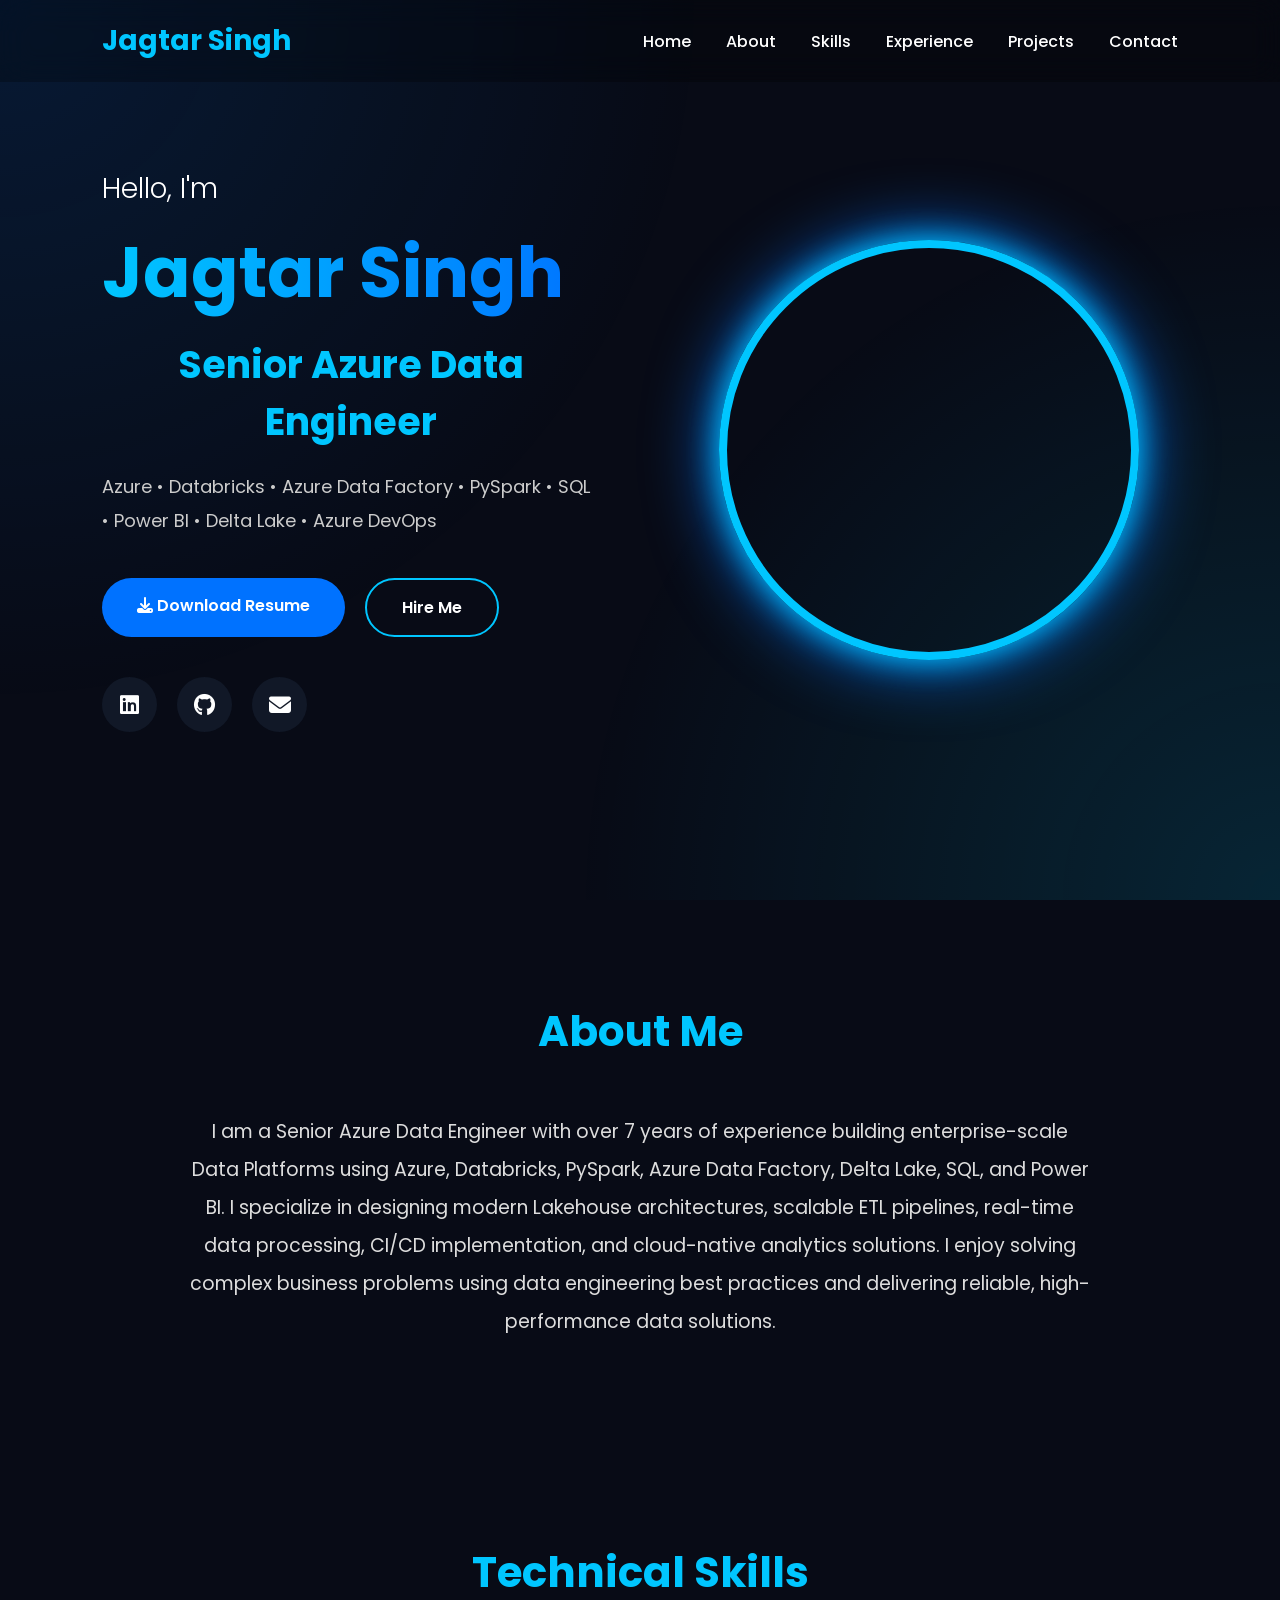
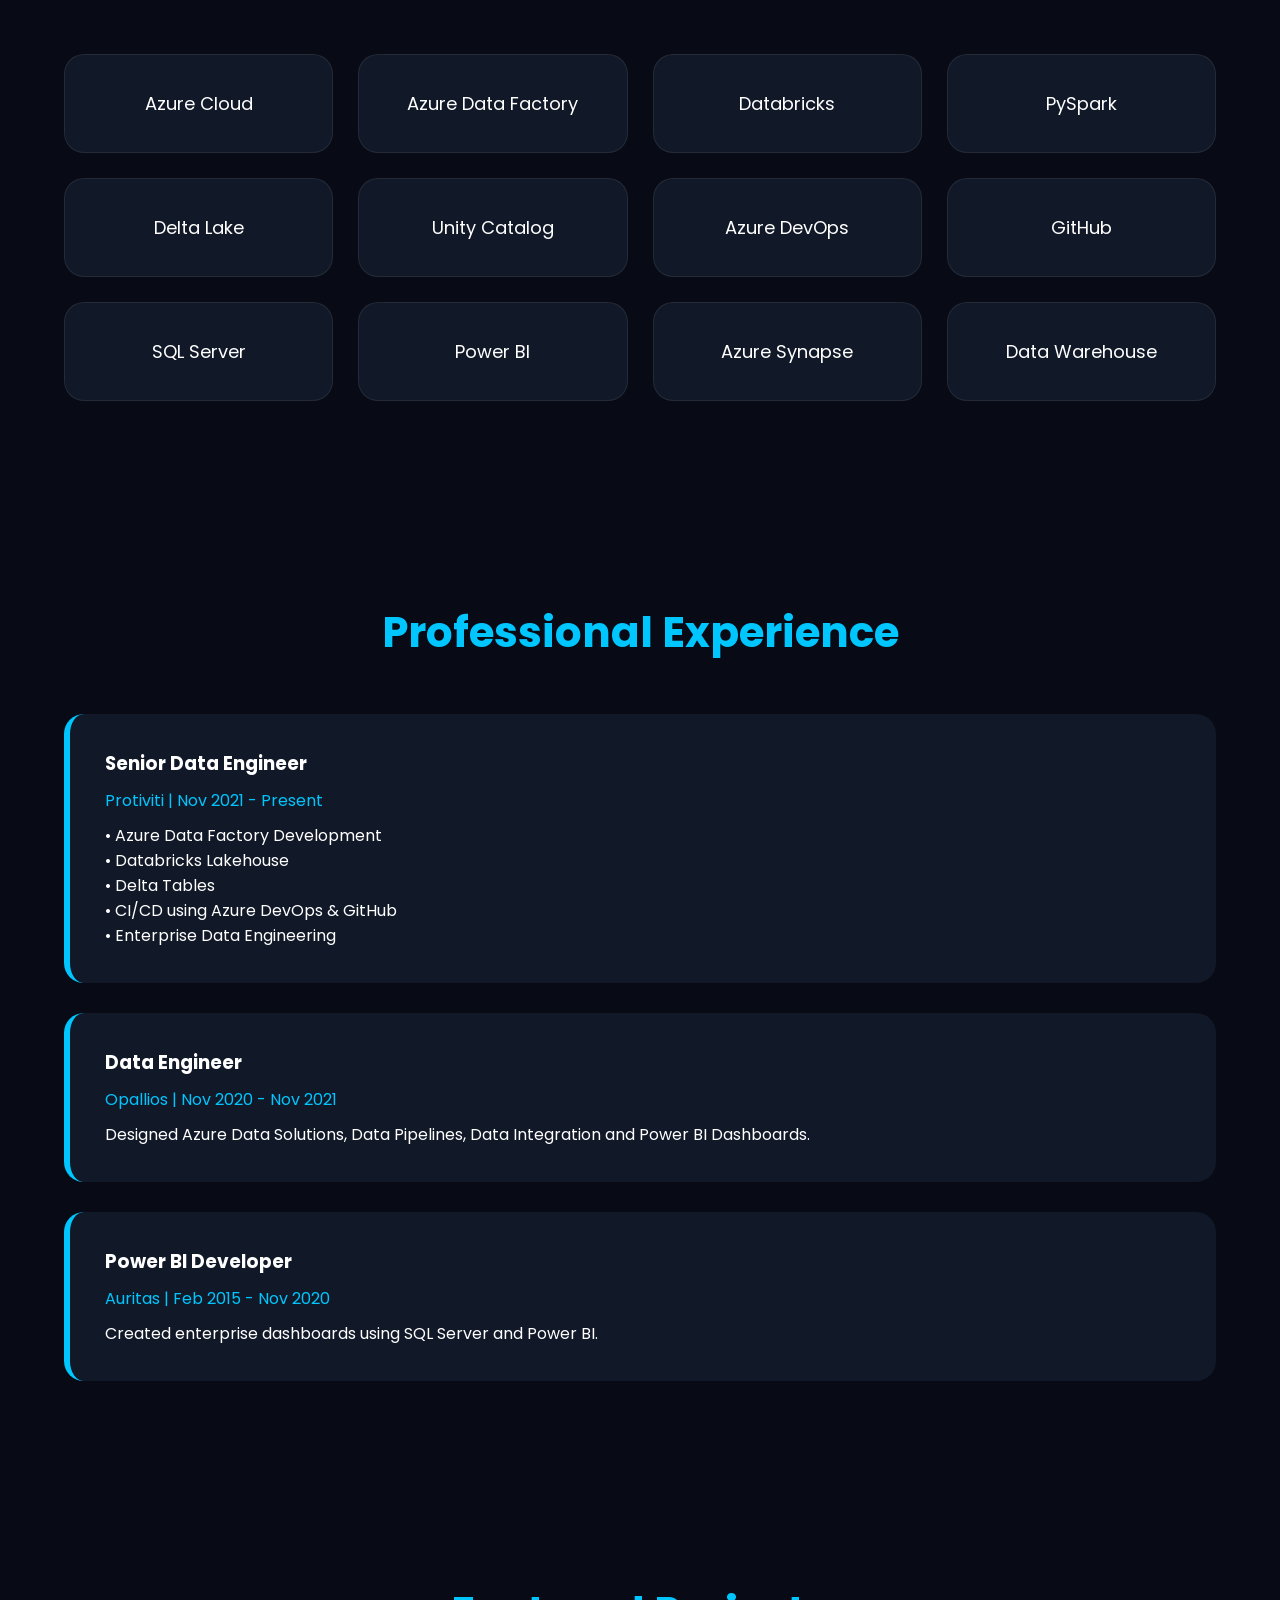
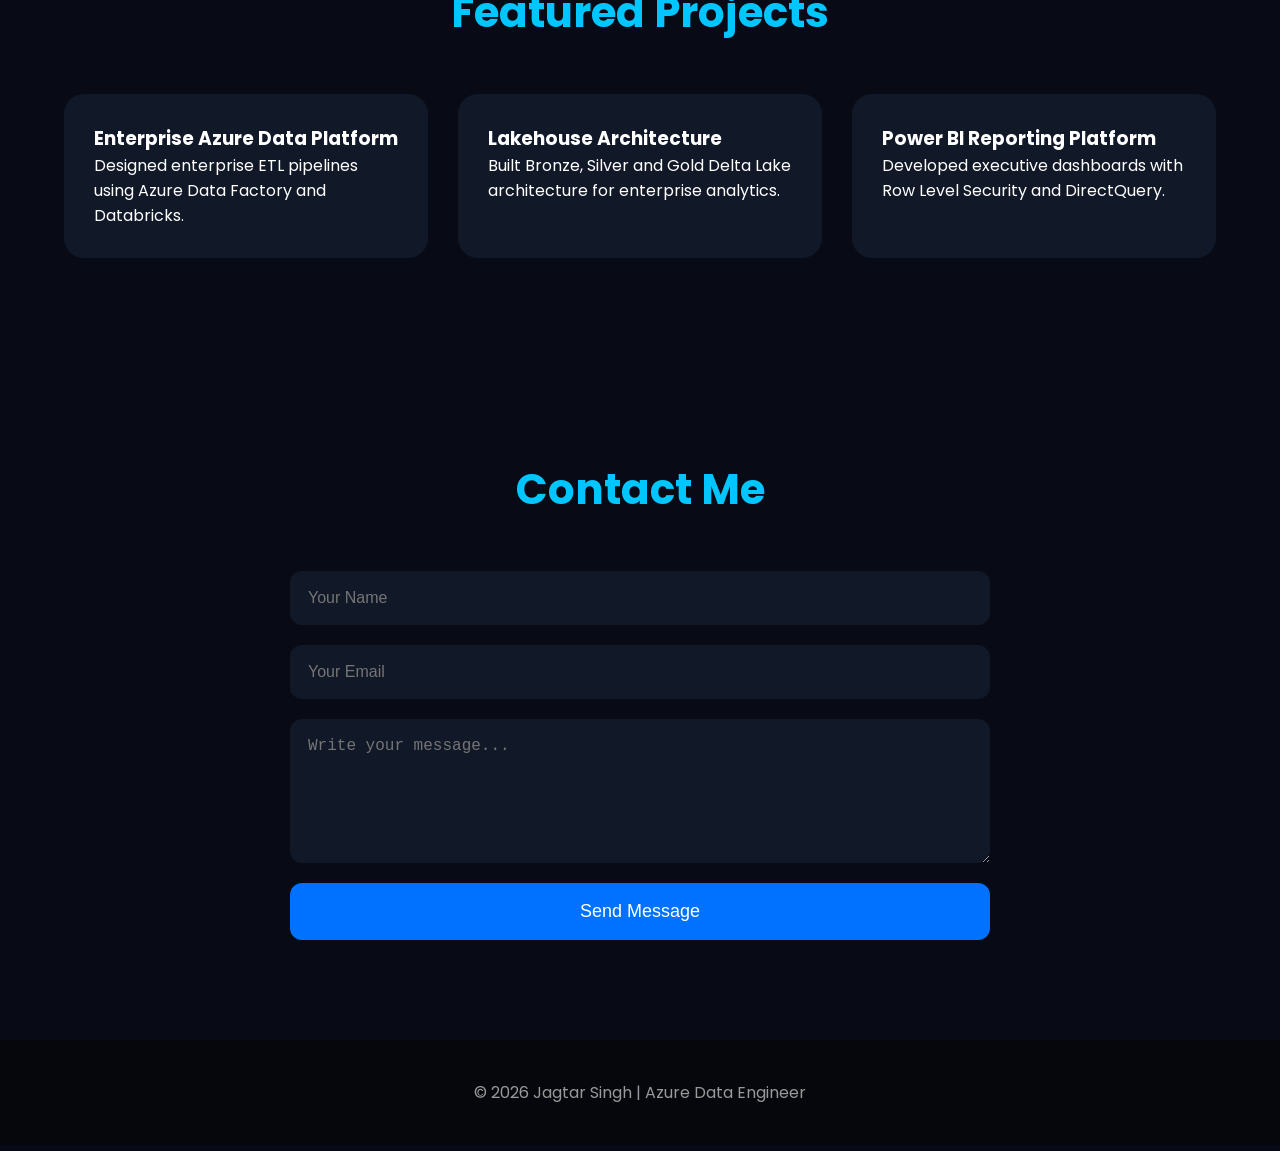
==== Portfolio/Index.html @ 8e21ffee "Add files via upload" ====
<!DOCTYPE html>
<html lang="en">
<head>

<meta charset="UTF-8">
<meta name="viewport" content="width=device-width, initial-scale=1.0">

<title>Jagtar Singh | Senior Azure Data Engineer</title>

<meta name="description" content="Jagtar Singh - Senior Azure Data Engineer | Databricks | Azure Data Factory | PySpark | Power BI">

<link rel="preconnect" href="https://fonts.googleapis.com">
<link rel="preconnect" href="https://fonts.gstatic.com" crossorigin>

<link href="https://fonts.googleapis.com/css2?family=Poppins:wght@300;400;500;600;700;800&display=swap" rel="stylesheet">

<link href="https://cdnjs.cloudflare.com/ajax/libs/font-awesome/6.6.0/css/all.min.css" rel="stylesheet">

<link rel="stylesheet" href="style.css">

</head>

<body>

<header>

<div class="logo">
Jagtar Singh
</div>

<nav>

<a href="#home">Home</a>
<a href="#about">About</a>
<a href="#skills">Skills</a>
<a href="#experience">Experience</a>
<a href="#projects">Projects</a>
<a href="#contact">Contact</a>

</nav>

</header>

<section id="home" class="hero">

<div class="hero-left">

<h3>Hello, I'm</h3>

<h1>Jagtar Singh</h1>

<h2>Senior Azure Data Engineer</h2>

<p>

Azure • Databricks • Azure Data Factory • PySpark • SQL • Power BI • Delta Lake • Azure DevOps

</p>

<div class="buttons">

<a href="assets/Jagtar_Singh_Resume.pdf" download class="btn">

<i class="fa-solid fa-download"></i>

Download Resume

</a>

<a href="#contact" class="btn btn-outline">

Hire Me

</a>

</div>

<div class="social">

<a href="#"><i class="fab fa-linkedin"></i></a>

<a href="#"><i class="fab fa-github"></i></a>

<a href="mailto:luckycider.singh@gmail.com">

<i class="fas fa-envelope"></i>

</a>

</div>

</div>

<div class="hero-right">

<img src="assets/profile.jpg" alt="Jagtar Singh">

</div>

</section>

<section id="about">

<div class="container">

<h2>About Me</h2>

<p>

I am a Senior Azure Data Engineer with over 7 years of experience building enterprise-scale Data Platforms using Azure, Databricks, PySpark, Azure Data Factory, Delta Lake, SQL, and Power BI.

I specialize in designing modern Lakehouse architectures, scalable ETL pipelines, real-time data processing, CI/CD implementation, and cloud-native analytics solutions.

I enjoy solving complex business problems using data engineering best practices and delivering reliable, high-performance data solutions.

</p>

</div>

</section>

<section id="skills">

<div class="container">

<h2>Technical Skills</h2>

<div class="skills-grid">

<div class="card">Azure Cloud</div>

<div class="card">Azure Data Factory</div>

<div class="card">Databricks</div>

<div class="card">PySpark</div>

<div class="card">Delta Lake</div>

<div class="card">Unity Catalog</div>

<div class="card">Azure DevOps</div>

<div class="card">GitHub</div>

<div class="card">SQL Server</div>

<div class="card">Power BI</div>

<div class="card">Azure Synapse</div>

<div class="card">Data Warehouse</div>

</div>

</div>

</section>

<section id="experience">

<div class="container">

<h2>Professional Experience</h2>

<div class="timeline">

<div class="timeline-item">

<h3>Senior Data Engineer</h3>

<span>Protiviti | Nov 2021 - Present</span>

<p>

• Azure Data Factory Development

<br>

• Databricks Lakehouse

<br>

• Delta Tables

<br>

• CI/CD using Azure DevOps & GitHub

<br>

• Enterprise Data Engineering

</p>

</div>

<div class="timeline-item">

<h3>Data Engineer</h3>

<span>Opallios | Nov 2020 - Nov 2021</span>

<p>

Designed Azure Data Solutions, Data Pipelines, Data Integration and Power BI Dashboards.

</p>

</div>

<div class="timeline-item">

<h3>Power BI Developer</h3>

<span>Auritas | Feb 2015 - Nov 2020</span>

<p>

Created enterprise dashboards using SQL Server and Power BI.

</p>

</div>

</div>

</div>

</section>

<section id="projects">

<div class="container">

<h2>Featured Projects</h2>

<div class="projects">

<div class="project">

<h3>Enterprise Azure Data Platform</h3>

<p>

Designed enterprise ETL pipelines using Azure Data Factory and Databricks.

</p>

</div>

<div class="project">

<h3>Lakehouse Architecture</h3>

<p>

Built Bronze, Silver and Gold Delta Lake architecture for enterprise analytics.

</p>

</div>

<div class="project">

<h3>Power BI Reporting Platform</h3>

<p>

Developed executive dashboards with Row Level Security and DirectQuery.

</p>

</div>

</div>

</div>

</section>

<section id="contact">

<div class="container">

<h2>Contact Me</h2>

<form action="https://formsubmit.co/luckycider.singh@gmail.com" method="POST">

<input
type="text"
name="Name"
placeholder="Your Name"
required>

<input
type="email"
name="Email"
placeholder="Your Email"
required>

<textarea
name="Message"
placeholder="Write your message..."
rows="6"
required></textarea>

<button type="submit">

Send Message

</button>

</form>

</div>

</section>

<footer>

<p>

© 2026 Jagtar Singh | Azure Data Engineer

</p>

</footer>

<script src="script.js"></script>

</body>
</html>
---- Portfolio/style.css ----
/* ==========================
   GOOGLE FONT
========================== */

*{
    margin:0;
    padding:0;
    box-sizing:border-box;
    scroll-behavior:smooth;
}

body{

    font-family:'Poppins',sans-serif;

    background:#080b16;

    color:white;

    overflow-x:hidden;

}

/* Animated Background */

body::before{

content:'';

position:fixed;

left:0;
top:0;

width:100%;
height:100%;

background:
radial-gradient(circle at top left,#007FFF22,transparent 45%),
radial-gradient(circle at bottom right,#00D4FF22,transparent 45%);

z-index:-1;

animation:bgmove 10s infinite alternate;

}

@keyframes bgmove{

from{

transform:translateY(-20px);

}

to{

transform:translateY(20px);

}

}

/* NAVBAR */

header{

position:fixed;

top:0;

left:0;

width:100%;

padding:20px 8%;

display:flex;

justify-content:space-between;

align-items:center;

backdrop-filter:blur(15px);

background:rgba(0,0,0,.25);

z-index:999;

}

.logo{

font-size:28px;

font-weight:700;

color:#00c6ff;

}

nav{

display:flex;

gap:35px;

}

nav a{

color:white;

text-decoration:none;

transition:.3s;

font-weight:500;

}

nav a:hover{

color:#00c6ff;

}

/* HERO */

.hero{

padding:150px 8%;

display:flex;

justify-content:space-between;

align-items:center;

min-height:100vh;

gap:80px;

}

.hero-left{

flex:1;

}

.hero-left h3{

font-size:28px;

font-weight:300;

margin-bottom:10px;

}

.hero-left h1{

font-size:70px;

font-weight:700;

margin-bottom:10px;

background:linear-gradient(to right,#00c6ff,#0072ff);

-webkit-background-clip:text;

-webkit-text-fill-color:transparent;

}

.hero-left h2{

font-size:38px;

margin-bottom:20px;

}

.hero-left p{

font-size:18px;

line-height:34px;

color:#cccccc;

margin-bottom:40px;

}

.buttons{

display:flex;

gap:20px;

margin-bottom:40px;

}

.btn{

padding:15px 35px;

border-radius:40px;

text-decoration:none;

background:#0072ff;

color:white;

font-weight:600;

transition:.3s;

}

.btn:hover{

transform:translateY(-5px);

box-shadow:0 15px 35px rgba(0,114,255,.4);

}

.btn-outline{

background:transparent;

border:2px solid #00c6ff;

}

.btn-outline:hover{

background:#00c6ff;

color:black;

}

.social{

display:flex;

gap:20px;

}

.social a{

width:55px;

height:55px;

border-radius:50%;

background:#111827;

display:flex;

justify-content:center;

align-items:center;

font-size:22px;

color:white;

transition:.3s;

text-decoration:none;

}

.social a:hover{

background:#00c6ff;

transform:translateY(-5px);

}

/* IMAGE */

.hero-right{

flex:1;

display:flex;

justify-content:center;

}

.hero-right img{

width:420px;

height:420px;

border-radius:50%;

object-fit:cover;

border:8px solid #00c6ff;

box-shadow:

0 0 30px #00c6ff,

0 0 70px #0072ff;

transition:.5s;

}

.hero-right img:hover{

transform:scale(1.05);

}

/* CONTAINER */

.container{

width:90%;

max-width:1200px;

margin:auto;

padding:100px 0;

}

/* HEADINGS */

section h2{

font-size:42px;

margin-bottom:50px;

text-align:center;

color:#00c6ff;

}

/* ABOUT */

#about p{

font-size:19px;

line-height:38px;

color:#ddd;

text-align:center;

max-width:900px;

margin:auto;

}

/* SKILLS */

.skills-grid{

display:grid;

grid-template-columns:repeat(auto-fit,minmax(220px,1fr));

gap:25px;

}

.card{

padding:35px;

background:#111827;

border-radius:20px;

text-align:center;

font-size:18px;

transition:.4s;

border:1px solid rgba(255,255,255,.08);

}

.card:hover{

transform:translateY(-10px);

background:#0072ff;

}

/* EXPERIENCE */

.timeline{

display:flex;

flex-direction:column;

gap:30px;

}

.timeline-item{

background:#111827;

padding:35px;

border-radius:20px;

border-left:6px solid #00c6ff;

transition:.3s;

}

.timeline-item:hover{

transform:translateX(10px);

}

.timeline-item span{

display:block;

margin:10px 0;

color:#00c6ff;

}

/* PROJECTS */

.projects{

display:grid;

grid-template-columns:repeat(auto-fit,minmax(300px,1fr));

gap:30px;

}

.project{

padding:30px;

background:#111827;

border-radius:20px;

transition:.4s;

}

.project:hover{

transform:translateY(-12px);

box-shadow:0 20px 40px rgba(0,114,255,.25);

}

/* CONTACT */

form{

display:flex;

flex-direction:column;

gap:20px;

max-width:700px;

margin:auto;

}

input,

textarea{

padding:18px;

background:#111827;

border:none;

border-radius:12px;

color:white;

font-size:16px;

outline:none;

}

button{

padding:18px;

background:#0072ff;

color:white;

border:none;

border-radius:12px;

font-size:18px;

cursor:pointer;

transition:.3s;

}

button:hover{

background:#00c6ff;

}

/* FOOTER */

footer{

padding:40px;

text-align:center;

color:#999;

background:#05070d;

}

/* RESPONSIVE */

@media(max-width:992px){

.hero{

flex-direction:column-reverse;

text-align:center;

padding-top:150px;

}

.hero-left h1{

font-size:52px;

}

.hero-left h2{

font-size:30px;

}

.hero-right img{

width:300px;

height:300px;

}

.buttons{

justify-content:center;

}

.social{

justify-content:center;

}

nav{

display:none;

}

}

@media(max-width:600px){

.hero-left h1{

font-size:42px;

}

.hero-left h2{

font-size:24px;

}

.hero-left p{

font-size:16px;

line-height:28px;

}

.container{

width:92%;

}

}
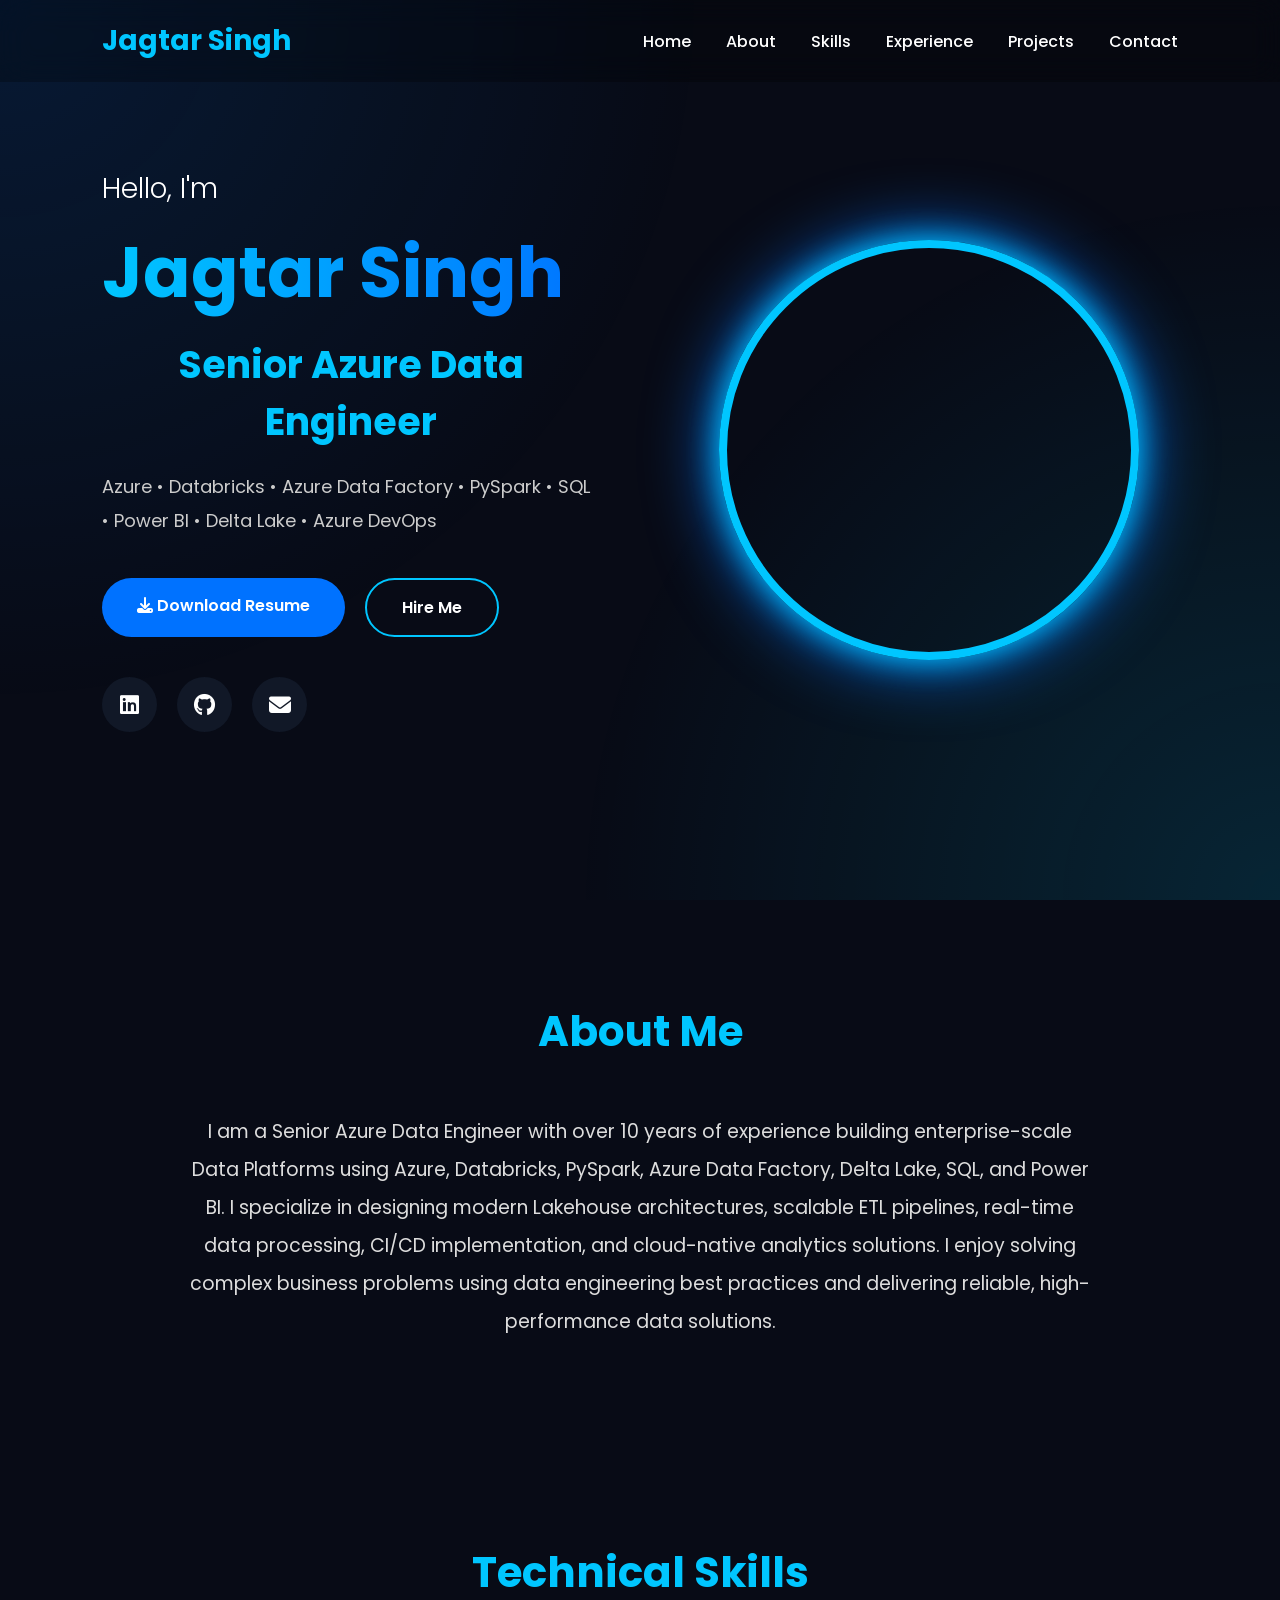
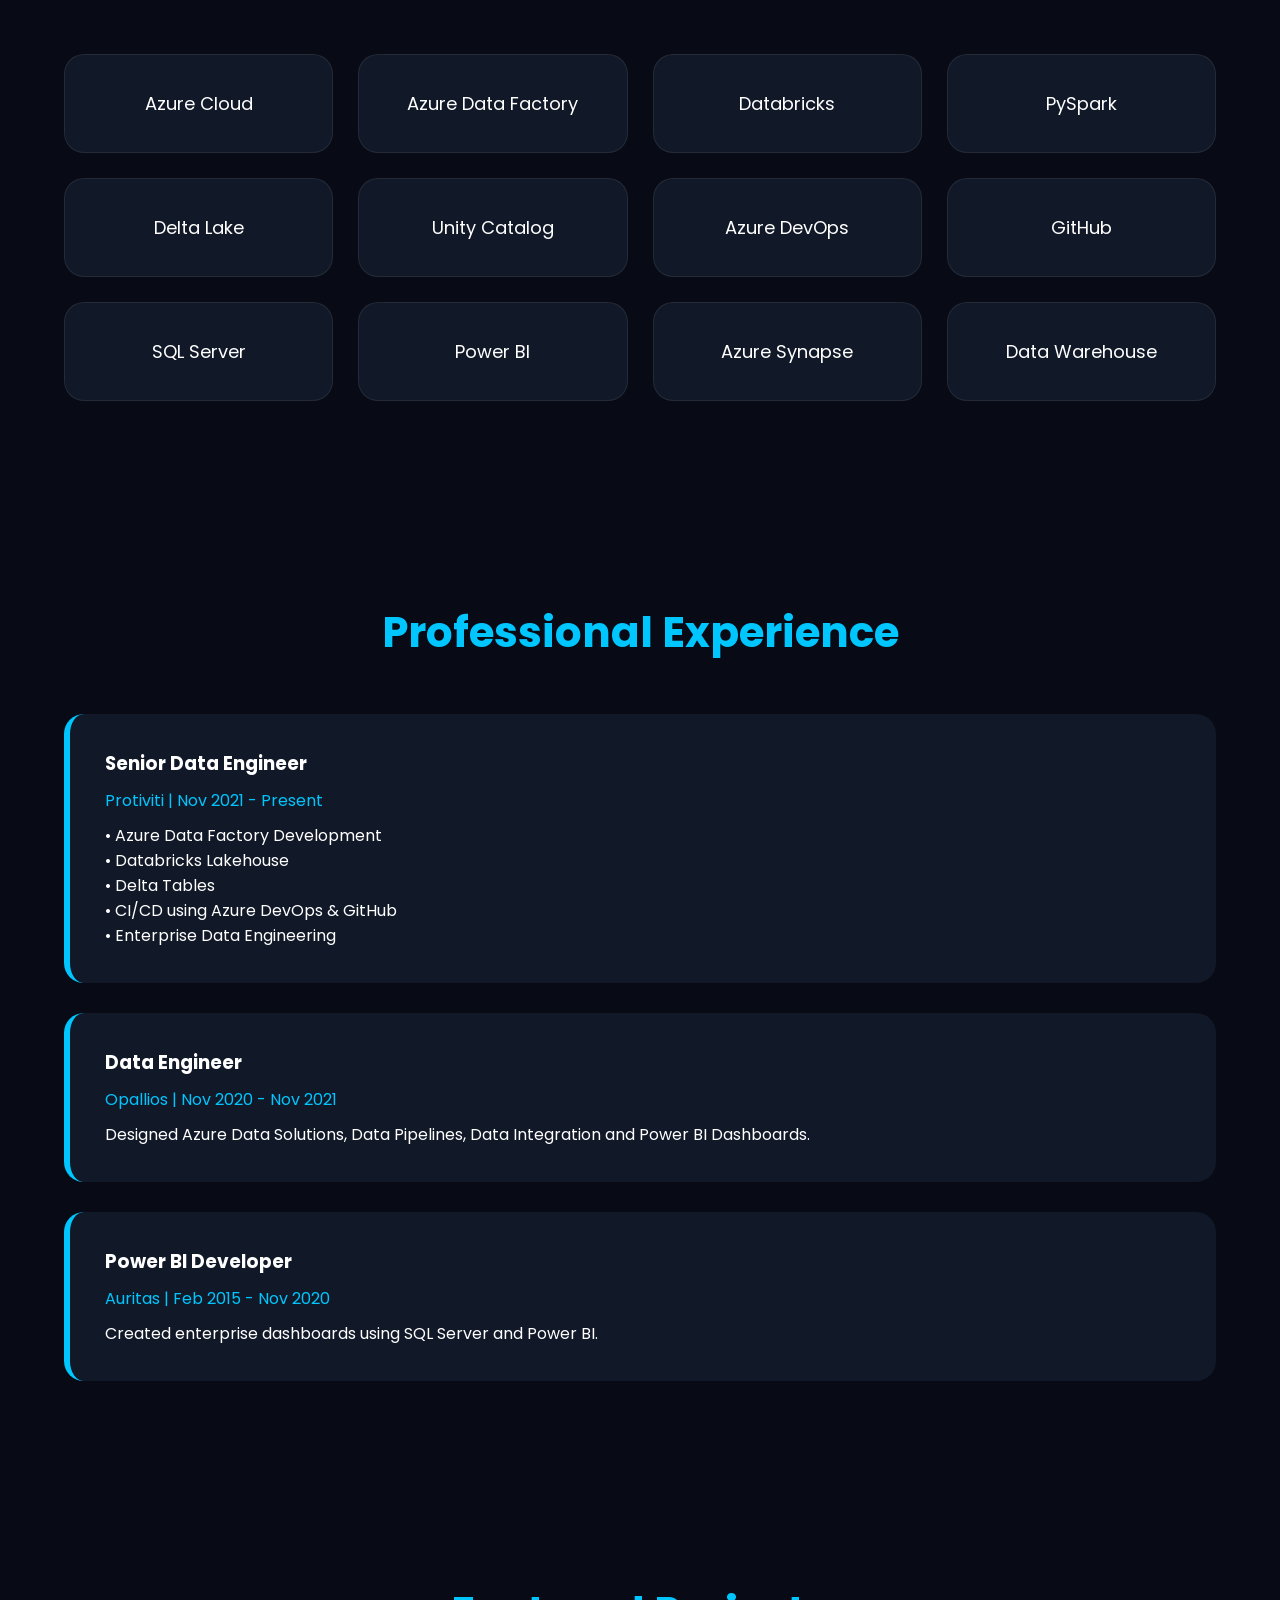
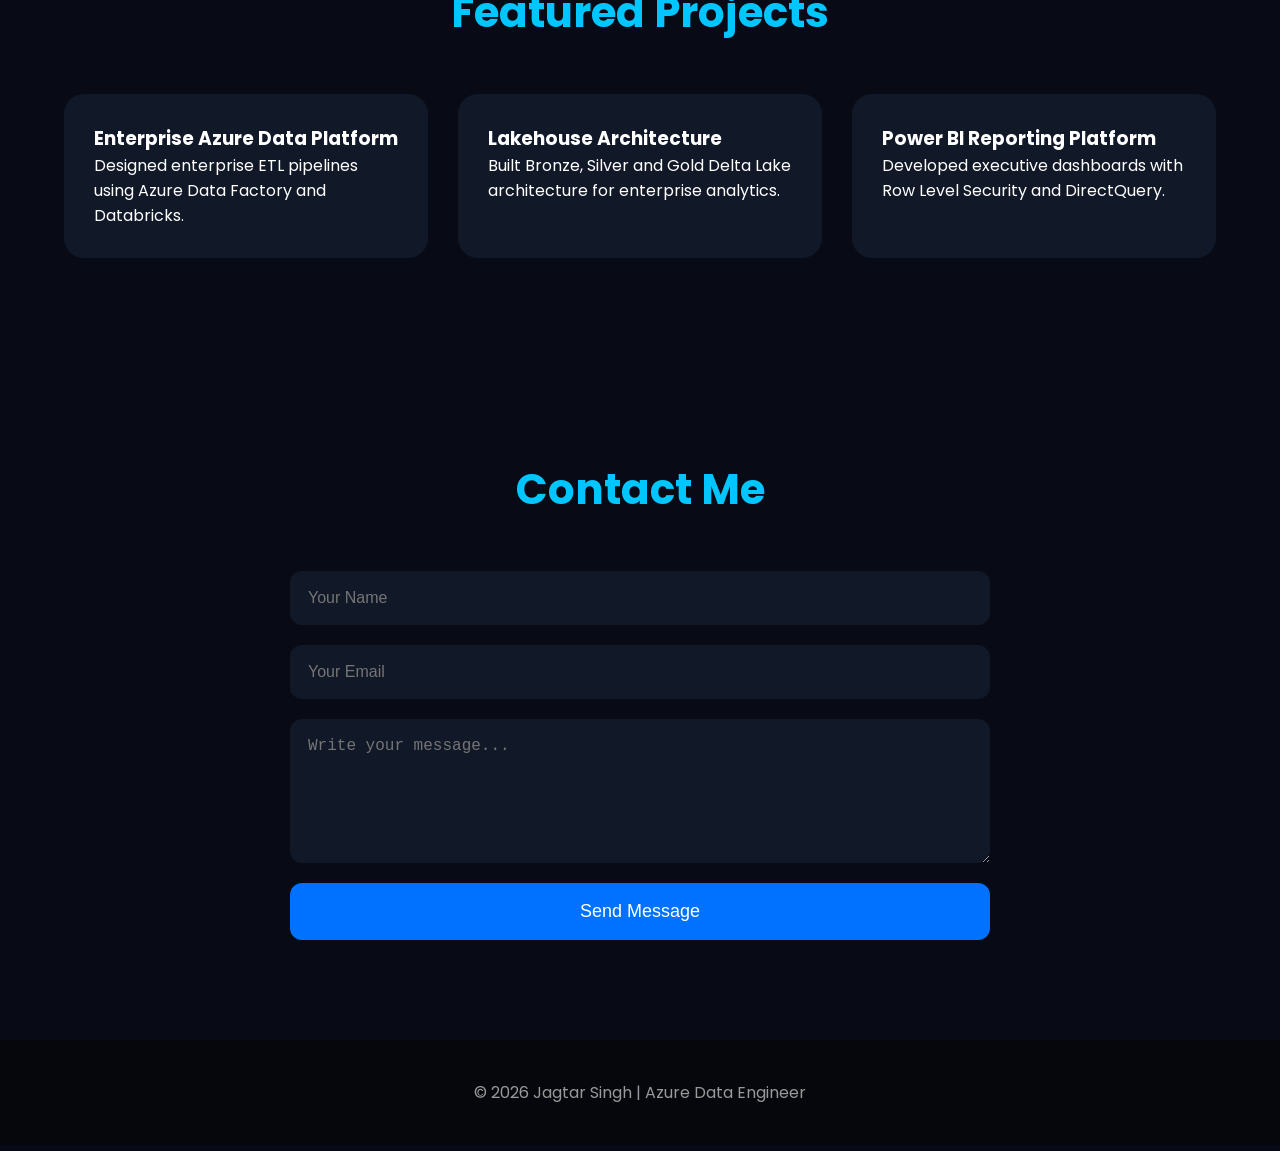
==== commit b4946322: "Update Index.html" ====
--- a/Portfolio/Index.html
+++ b/Portfolio/Index.html
@@ -107,7 +107,7 @@
 
 <p>
 
-I am a Senior Azure Data Engineer with over 7 years of experience building enterprise-scale Data Platforms using Azure, Databricks, PySpark, Azure Data Factory, Delta Lake, SQL, and Power BI.
+I am a Senior Azure Data Engineer with over 10 years of experience building enterprise-scale Data Platforms using Azure, Databricks, PySpark, Azure Data Factory, Delta Lake, SQL, and Power BI.
 
 I specialize in designing modern Lakehouse architectures, scalable ETL pipelines, real-time data processing, CI/CD implementation, and cloud-native analytics solutions.
 
@@ -285,7 +285,7 @@
 
 <h2>Contact Me</h2>
 
-<form action="https://formsubmit.co/luckycider.singh@gmail.com" method="POST">
+<form action="luckycider.singh@gmail.com" method="POST">
 
 <input
 type="text"
@@ -330,4 +330,4 @@
 <script src="script.js"></script>
 
 </body>
-</html>+</html>
